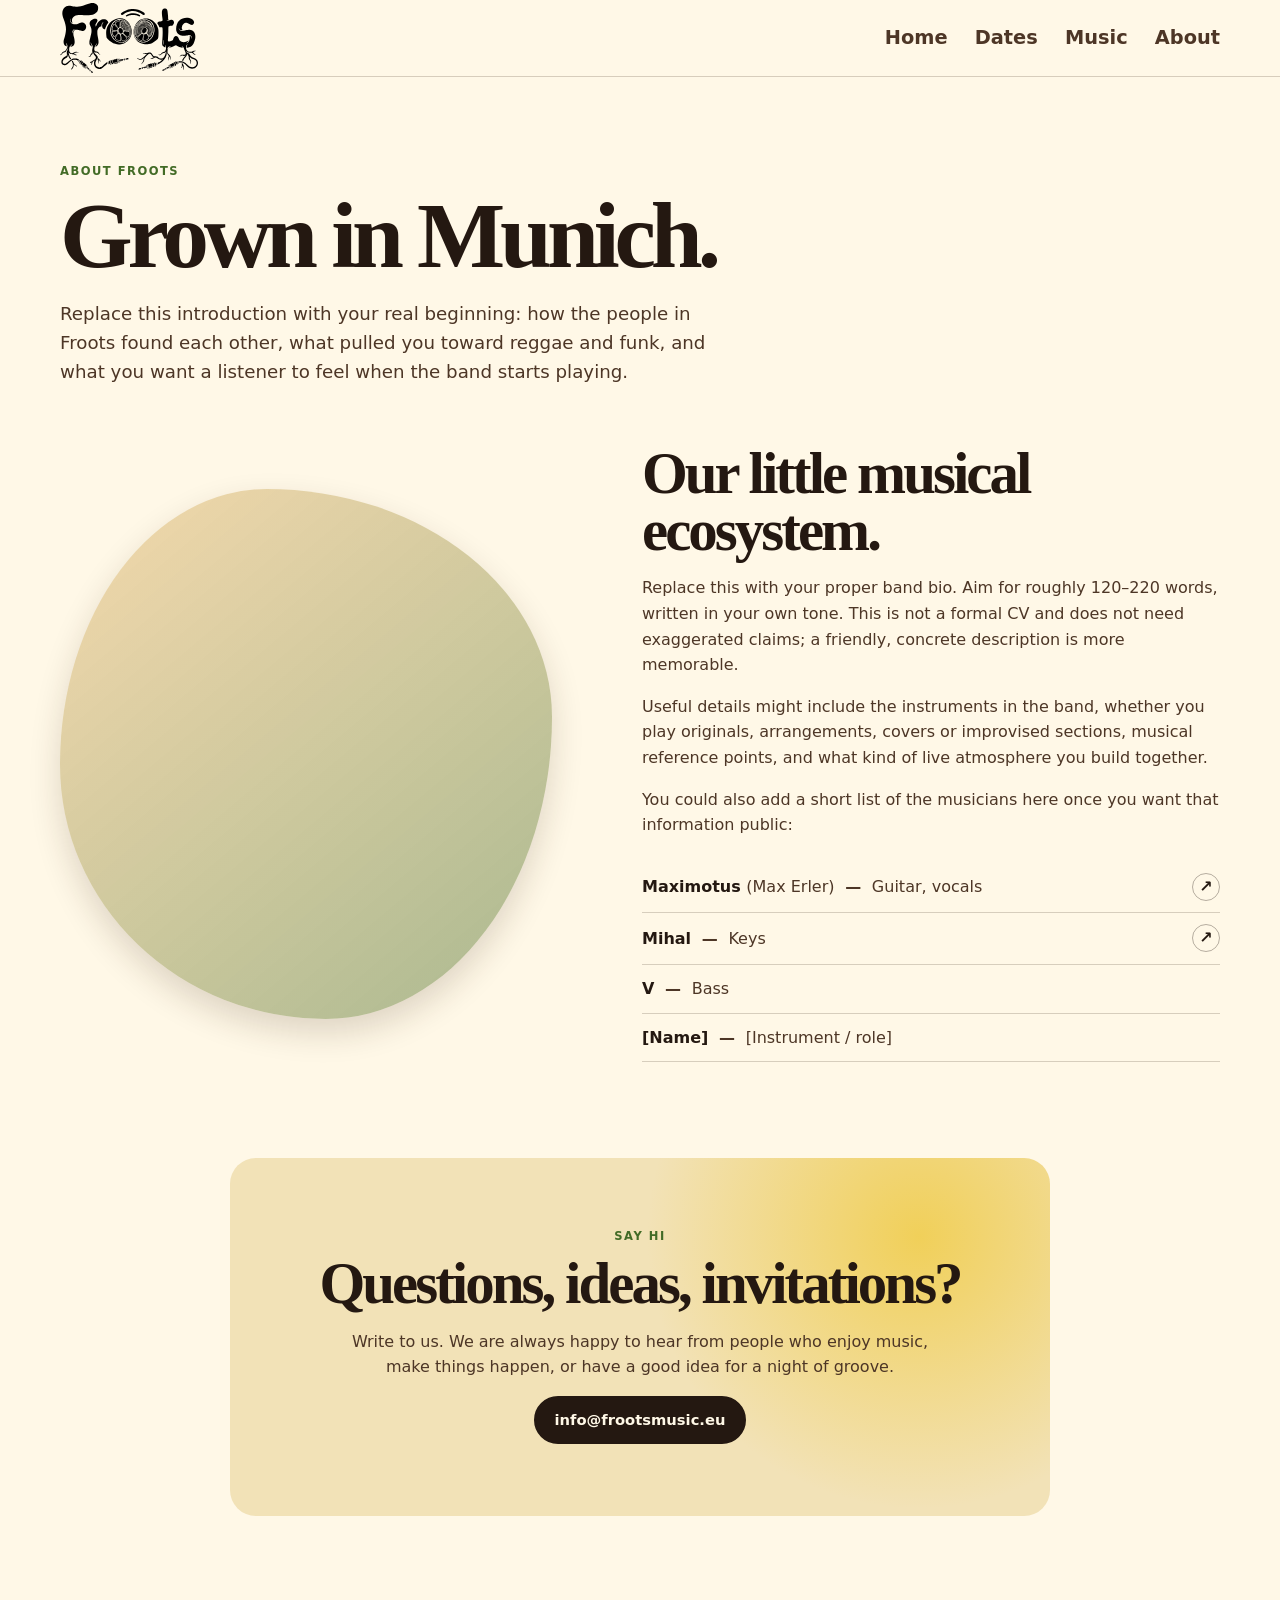
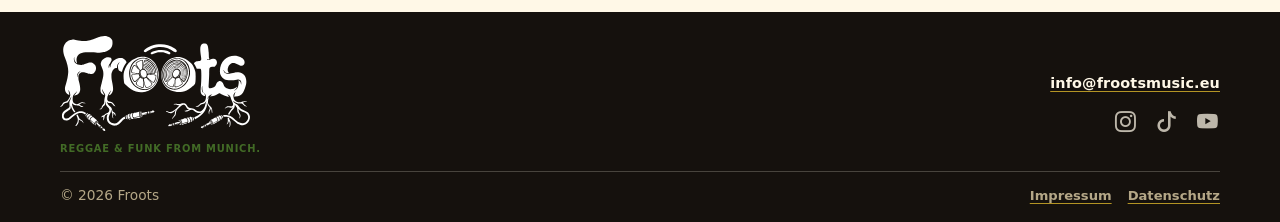
==== about/index.html @ 51979a33 "major refactoring" ====
<!doctype html>
<html lang="en">

<head>
  <meta charset="utf-8">
  <meta name="viewport" content="width=device-width, initial-scale=1">

  <title>About — Froots</title>

  <meta name="description" content="About Froots: a Munich-based reggae and funk band.">

  <link rel="canonical" href="https://frootsmusic.eu/about/">
  <link rel="stylesheet" href="/css/base.css">
  <link rel="stylesheet" href="/css/layout.css">
  <link rel="stylesheet" href="/css/components.css">

  <script src="/js/main.js" defer></script>
</head>

<body>
  <div data-site-header></div>

  <main class="content-page">
    <div class="container">
      <header class="content-page__heading">
        <p class="eyebrow">About Froots</p>

        <h1>Grown in Munich.</h1>

        <p>
          Replace this introduction with your real beginning: how the people in
          Froots found each other, what pulled you toward reggae and funk, and
          what you want a listener to feel when the band starts playing.
        </p>
      </header>

      <div class="about-layout">
        <div class="about-layout__image" role="img" aria-label="Froots at rehearsal or performing live"></div>

        <article class="about-layout__story">
          <h2>Our little musical ecosystem.</h2>

          <p>
            Replace this with your proper band bio. Aim for roughly 120–220
            words, written in your own tone. This is not a formal CV and does
            not need exaggerated claims; a friendly, concrete description is
            more memorable.
          </p>

          <p>
            Useful details might include the instruments in the band, whether
            you play originals, arrangements, covers or improvised sections,
            musical reference points, and what kind of live atmosphere you
            build together.
          </p>

          <p>
            You could also add a short list of the musicians here once you want
            that information public:
          </p>

          <ul class="member-list">
            <li>
              <a class="member-list__row" href="https://maxerler.de/" target="_blank" rel="noopener noreferrer"
                aria-label="Visit Maximotus (Max Erler)'s website">
                <span class="member-list__text">
                  <strong>Maximotus <span>(Max Erler)</span></strong>
                  <span class="member-list__separator">—</span>
                  Guitar, vocals
                </span>

                <span class="member-list__arrow" aria-hidden="true">↗</span>
              </a>
            </li>

            <li>
              <a class="member-list__row" href="https://mihalrecords.com/" target="_blank" rel="noopener noreferrer"
                aria-label="Visit Mihal's website">
                <span class="member-list__text">
                  <strong>Mihal</strong>
                  <span class="member-list__separator">—</span>
                  Keys
                </span>

                <span class="member-list__arrow" aria-hidden="true">↗</span>
              </a>
            </li>

            <li class="member-list__row member-list__row--static">
              <span class="member-list__text">
                <strong>V</strong>
                <span class="member-list__separator">—</span>
                Bass
              </span>
            </li>

            <li class="member-list__row member-list__row--static">
              <span class="member-list__text">
                <strong>[Name]</strong>
                <span class="member-list__separator">—</span>
                [Instrument / role]
              </span>
            </li>
          </ul>
        </article>
      </div>

      <section class="say-hi">
        <p class="eyebrow">Say hi</p>

        <h2>Questions, ideas, invitations?</h2>

        <p>
          Write to us. We are always happy to hear from people who enjoy
          music, make things happen, or have a good idea for a night of groove.
        </p>

        <a class="button" href="mailto:info@frootsmusic.eu">
          info@frootsmusic.eu
        </a>
      </section>
    </div>
  </main>

  <div data-site-footer></div>
</body>

</html>
---- css/base.css ----
:root {
  --ink: #241811;
  --ink-soft: #4d3626;
  --paper: #f2e2b7;
  --paper-light: #fff8e7;
  --paper-deep: #e7cd91;
  --amber: #d98a14;
  --orange: #b9630d;
  --citrus: #f0c72d;
  --leaf: #7faa2a;
  --leaf-dark: #426b26;
  --bark: #754323;
  --line: rgba(57, 37, 22, 0.2);
  --line-light: rgba(255, 248, 231, 0.22);
  --shadow: 0 14px 32px rgba(51, 28, 12, 0.16);

  --content-width: 1160px;
  --border-radius: 18px;
  --font-display: Georgia, "Times New Roman", serif;
  --font-body: Inter, ui-sans-serif, system-ui, -apple-system, BlinkMacSystemFont,
    "Segoe UI", sans-serif;
}

* {
  box-sizing: border-box;
}

html {
  scroll-behavior: smooth;
}

body {
  min-width: 320px;
  margin: 0;
  background: var(--paper-light);
  color: var(--ink);
  font-family: var(--font-body);
  font-size: 16px;
  line-height: 1.6;
}

img {
  display: block;
  max-width: 100%;
}

a {
  color: inherit;
}

button,
a {
  -webkit-tap-highlight-color: transparent;
}
---- css/layout.css ----
.container {
  width: min(calc(100% - 2.5rem), var(--content-width));
  margin-inline: auto;
}

.section {
  padding: 5.75rem 0;
}

.section--paper {
  background: var(--paper);
}

.section--dark {
  position: relative;
  overflow: hidden;
  background-color: var(--ink);
  color: var(--paper-light);
}

.section--dark::before {
  position: absolute;
  z-index: 0;
  inset: -2px;
  background:
    radial-gradient(circle at 85% 10%,
      rgba(127, 170, 42, 0.25),
      transparent 28rem),
    radial-gradient(circle at 8% 100%,
      rgba(217, 138, 20, 0.2),
      transparent 25rem);
  content: "";
  pointer-events: none;
}

.section--dark>* {
  position: relative;
  z-index: 1;
}

.section-heading {
  max-width: 720px;
  margin-bottom: 2.75rem;
}

.section-heading h1,
.section-heading h2,
.band-hero h1,
.dates-hero h1,
.music-hero h1,
.content-page h1 {
  margin: 0;
  font-family: var(--font-display);
  font-weight: 700;
  line-height: 0.96;
  letter-spacing: -0.055em;
}

.section-heading h2 {
  font-size: clamp(2.5rem, 5vw, 4.5rem);
}

.section-heading p {
  max-width: 650px;
  margin: 1rem 0 0;
  color: var(--ink-soft);
  font-size: 1.1rem;
}

/* Shared navigation */

.site-header {
  position: sticky;
  z-index: 30;
  top: 0;
  border-bottom: 1px solid var(--line);
  background: rgba(255, 248, 231, 0.95);
  backdrop-filter: blur(12px);
}

.site-header__inner {
  display: flex;
  min-height: 76px;
  align-items: center;
  justify-content: space-between;
  gap: 1rem;
}

.brand {
  display: flex;
  width: 230px;
  flex-direction: column;
  justify-content: center;
  color: var(--ink);
  line-height: 1.05;
  text-decoration: none;
}

.brand__logo {
  display: block;
  width: 60%;
  height: auto;
}

.brand__tagline {
  margin-top: 0.15rem;
  color: var(--leaf-dark);
  font-size: 0.62rem;
  font-weight: 900;
  letter-spacing: 0.08em;
  text-transform: uppercase;
}

.primary-nav ul {
  display: flex;
  align-items: center;
  gap: 1.7rem;
  margin: 0;
  padding: 0;
  list-style: none;
}

.primary-nav a {
  position: relative;
  color: var(--ink-soft);
  font-size: 1.21rem;
  font-weight: 900;
  text-decoration: none;
}

.primary-nav a::after {
  position: absolute;
  right: 0;
  bottom: -0.45rem;
  left: 0;
  height: 2px;
  background: var(--leaf-dark);
  content: "";
  opacity: 0;
  transform: scaleX(0.3);
  transition: opacity 160ms ease, transform 160ms ease;
}

.primary-nav a:hover::after,
.primary-nav a:focus-visible::after,
.primary-nav a[aria-current="page"]::after {
  opacity: 1;
  transform: scaleX(1);
}

.nav-toggle {
  display: none;
  width: 44px;
  height: 44px;
  border: 0;
  background: transparent;
  cursor: pointer;
}

.nav-toggle span {
  display: block;
  width: 25px;
  height: 2px;
  margin: 5px auto;
  background: var(--ink);
}

/* Shared footer */

.site-footer {
  padding: 1.5rem 0 1rem;
  background: #15110d;
  color: var(--paper);
}

.site-footer__inner {
  display: grid;
  grid-template-columns: minmax(0, 1fr) auto;
  column-gap: 2rem;
  row-gap: 0;
  align-items: center;
}

.footer__bottom {
  display: flex;
  grid-column: 1 / -1;
  align-items: center;
  justify-content: space-between;
  gap: 1rem;
  margin-top: 0.25rem;
  padding-top: 0.75rem;
  border-top: 1px solid var(--line-light);
}

/* Homepage */

.band-hero {
  overflow: hidden;
  background:
    radial-gradient(circle at 77% 34%,
      rgba(127, 170, 42, 0.46),
      transparent 25rem),
    radial-gradient(circle at 10% 67%,
      rgba(217, 138, 20, 0.38),
      transparent 25rem),
    var(--paper);
}

.band-hero__inner {
  display: grid;
  min-height: min(790px, calc(100vh - 76px));
  grid-template-columns: minmax(0, 1fr) minmax(350px, 0.9fr);
  gap: 3.5rem;
  align-items: center;
  padding-top: 4rem;
  padding-bottom: 4rem;
}

.band-hero__copy {
  max-width: 670px;
}

.band-hero h1 {
  max-width: 700px;
  font-size: clamp(3.9rem, 8.5vw, 7.5rem);
}

.band-hero__intro {
  max-width: 570px;
  margin: 1.5rem 0 0;
  color: var(--ink-soft);
  font-size: clamp(1.06rem, 1.7vw, 1.25rem);
}

.band-hero__actions {
  display: flex;
  flex-wrap: wrap;
  gap: 0.8rem;
  margin-top: 2rem;
}

.band-hero__art {
  width: 100%;
  padding: 0;
  border: 0;
  border-radius: 0;
  background: transparent;
  box-shadow: none;
  transform: none;
}

.band-hero__art::after {
  display: none;
}

.band-hero__art img {
  display: block;
  width: 100%;
  height: auto;
  min-height: 0;
}

/* Homepage band story */

.band-story {
  display: grid;
  grid-template-columns: minmax(0, 1.05fr) minmax(0, 0.95fr);
  gap: clamp(2.5rem, 7vw, 6rem);
  align-items: center;
}

.band-story__image {
  min-height: 430px;
  border-radius: 58% 42% 51% 49% / 41% 55% 45% 59%;
  background:
    linear-gradient(130deg, rgba(66, 107, 38, 0.36), rgba(185, 99, 13, 0.42)),
    url("/images/band/froots-band-live-hero-2400x1350.jpg") center / cover;
  box-shadow: var(--shadow);
}

.band-story__copy {
  max-width: 590px;
}

.band-story__copy h2 {
  margin: 0;
  font-family: var(--font-display);
  font-size: clamp(2.7rem, 5vw, 4.7rem);
  line-height: 0.96;
  letter-spacing: -0.055em;
}

.band-story__copy p:not(.eyebrow) {
  color: var(--ink-soft);
}

/* Homepage watch/listen */

.watch-listen {
  display: grid;
  grid-template-columns: minmax(0, 1fr) minmax(260px, 0.75fr);
  gap: 4rem;
  align-items: center;
}

.watch-listen__copy {
  max-width: 630px;
}

.watch-listen h1,
.watch-listen h2 {
  margin: 0;
  font-family: var(--font-display);
  font-size: clamp(3.2rem, 6vw, 5.8rem);
  line-height: 0.96;
  letter-spacing: -0.055em;
}

.watch-listen__copy>p:not(.eyebrow) {
  max-width: 570px;
  color: rgba(255, 248, 231, 0.82);
}

.watch-listen__links {
  display: flex;
  flex-wrap: wrap;
  gap: 0.75rem;
  margin-top: 1.5rem;
}

.watch-listen__wordmark {
  overflow: hidden;
  border-radius: 50% 50% 42% 58% / 54% 44% 56% 46%;
  background: #050505;
  box-shadow: 0 18px 38px rgba(0, 0, 0, 0.3);
}

.watch-listen__wordmark img {
  width: 100%;
  min-height: 225px;
  object-fit: cover;
}

/* Dates */

.dates-hero,
.music-hero {
  padding: 5.5rem 0 4.25rem;
  background:
    linear-gradient(115deg, rgba(36, 24, 17, 0.94), rgba(36, 24, 17, 0.7)),
    url("/images/band/froots-band-live-hero-2400x1350.jpg") center / cover;
  color: var(--paper-light);
}

.dates-hero h1,
.music-hero h1 {
  max-width: 800px;
  font-size: clamp(3.6rem, 7.5vw, 6.7rem);
}

.dates-hero p:not(.eyebrow),
.music-hero p:not(.eyebrow) {
  max-width: 650px;
  margin: 1.15rem 0 0;
  color: rgba(255, 248, 231, 0.85);
  font-size: 1.13rem;
}

.dates-layout {
  display: grid;
  gap: 1.1rem;
}

.archive-intro {
  margin: 5rem 0 1.5rem;
  padding-top: 3.25rem;
  border-top: 1px solid var(--line);
}

.archive-intro h2 {
  margin: 0;
  font-family: var(--font-display);
  font-size: clamp(2.35rem, 5vw, 4rem);
  line-height: 1;
  letter-spacing: -0.05em;
}

.archive-intro p:not(.eyebrow) {
  max-width: 680px;
  margin: 0.85rem 0 0;
  color: var(--ink-soft);
}

/* About / content pages */

.content-page {
  padding: 5.5rem 0 6rem;
}

.content-page__heading {
  max-width: 810px;
  margin-bottom: 3.75rem;
}

.content-page h1 {
  font-size: clamp(3.4rem, 7.3vw, 6.3rem);
}

.content-page__heading p:not(.eyebrow) {
  max-width: 680px;
  margin: 1.15rem 0 0;
  color: var(--ink-soft);
  font-size: 1.14rem;
}

.about-layout {
  display: grid;
  grid-template-columns: minmax(0, 0.92fr) minmax(0, 1.08fr);
  gap: clamp(2.5rem, 7vw, 6rem);
  align-items: center;
}

.about-layout__image {
  min-height: 530px;
  border-radius: 42% 58% 46% 54% / 52% 43% 57% 48%;
  background:
    linear-gradient(140deg, rgba(217, 138, 20, 0.28), rgba(66, 107, 38, 0.45)),
    url("/images/band/froots-band-rehearsal-1600x1067.jpg") center / cover;
  box-shadow: var(--shadow);
}

.about-layout__story {
  max-width: 630px;
}

.about-layout__story p {
  color: var(--ink-soft);
}

/* Legal pages */

.legal-content {
  max-width: 790px;
}

.legal-content h2 {
  margin: 2.6rem 0 0.9rem;
  font-family: var(--font-display);
  font-size: clamp(1.8rem, 3vw, 2.35rem);
  line-height: 1;
  letter-spacing: -0.035em;
}

.legal-content p,
.legal-content address {
  color: var(--ink-soft);
  font-style: normal;
}

.legal-content a {
  color: var(--leaf-dark);
  font-weight: 800;
  text-decoration-color: var(--orange);
  text-underline-offset: 0.2em;
}

/* Responsive layout */

@media (max-width: 850px) {
  .nav-toggle {
    display: block;
  }

  .primary-nav {
    position: absolute;
    top: 76px;
    right: 0;
    left: 0;
    display: none;
    padding: 1rem 1.25rem 1.5rem;
    border-bottom: 1px solid var(--line);
    background: var(--paper-light);
  }

  .primary-nav--open {
    display: block;
  }

  .primary-nav ul {
    flex-direction: column;
    align-items: stretch;
    gap: 0.3rem;
  }

  .primary-nav li,
  .primary-nav a {
    display: block;
  }

  .primary-nav a {
    padding: 0.75rem 0;
  }

  .band-hero__inner,
  .band-story,
  .watch-listen,
  .about-layout {
    grid-template-columns: 1fr;
  }

  .band-hero__inner {
    min-height: auto;
    padding-top: 4.25rem;
  }

  .band-story__image {
    min-height: 370px;
  }

  .watch-listen__wordmark {
    max-width: 580px;
  }

  .site-footer__inner {
    grid-template-columns: 1fr;
  }

  .footer__bottom {
    align-items: flex-start;
    flex-direction: column;
  }

  .band-hero__art {
    width: 100%;
    max-width: 620px;
  }}

@media (max-width: 620px) {
  .container {
    width: min(calc(100% - 1.5rem), var(--content-width));
  }

  .section {
    padding: 4rem 0;
  }

  .band-hero__inner {
    gap: 2.5rem;
    padding-top: 3.5rem;
    padding-bottom: 3.5rem;
  }

  .band-story__image,
  .about-layout__image {
    min-height: 340px;
  }}
---- css/components.css ----
@import url("https://cdn.jsdelivr.net/npm/bootstrap-icons@1.13.1/font/bootstrap-icons.min.css");

.eyebrow {
  margin: 0 0 0.75rem;
  color: var(--leaf-dark);
  font-size: 0.72rem;
  font-weight: 900;
  letter-spacing: 0.13em;
  line-height: 1.2;
  text-transform: uppercase;
}

.eyebrow--citrus {
  color: var(--citrus);
}

.button {
  display: inline-flex;
  min-height: 48px;
  align-items: center;
  justify-content: center;
  padding: 0.75rem 1.15rem;
  border: 2px solid var(--ink);
  border-radius: 999px;
  background: var(--ink);
  color: var(--paper-light);
  font-family: var(--font-body);
  font-size: 0.92rem;
  font-weight: 900;
  line-height: 1;
  text-align: center;
  text-decoration: none;
  transition:
    background 160ms ease,
    border-color 160ms ease,
    color 160ms ease,
    transform 160ms ease;
}

.button:hover,
.button:focus-visible {
  border-color: var(--leaf-dark);
  background: var(--leaf-dark);
  transform: translateY(-2px);
}

.button--outline {
  border-color: var(--ink);
  background: transparent;
  color: var(--ink);
}

.button--outline:hover,
.button--outline:focus-visible {
  border-color: var(--ink);
  background: var(--ink);
  color: var(--paper-light);
}

.button--light-outline {
  border-color: var(--paper-light);
  background: transparent;
  color: var(--paper-light);
}

.button--light-outline:hover,
.button--light-outline:focus-visible {
  border-color: var(--citrus);
  background: var(--citrus);
  color: var(--ink);
}

.button--small {
  min-height: 40px;
  padding: 0.6rem 0.9rem;
  font-size: 0.86rem;
}

.button--disabled {
  border-color: rgba(77, 54, 38, 0.25);
  background: rgba(77, 54, 38, 0.11);
  color: var(--ink-soft);
  cursor: default;
}

.text-link {
  display: inline-flex;
  gap: 0.4rem;
  align-items: center;
  margin-top: 1rem;
  color: var(--leaf-dark);
  font-weight: 900;
  text-decoration-color: var(--orange);
  text-decoration-thickness: 2px;
  text-underline-offset: 0.25em;
}

.text-link:hover,
.text-link:focus-visible {
  color: var(--orange);
}

.footer__logo-link {
  display: inline-block;
  text-decoration: none;
}

.footer__logo {
  display: block;
  width: 190px;
  height: auto;
}

.footer__line {
  margin: 0.75rem 0 0;
  color: var(--leaf);
  font-size: 0.72rem;
  font-weight: 900;
  letter-spacing: 0.08em;
  text-transform: uppercase;
}

.footer__links {
  display: flex;
  flex-direction: column;
  align-items: flex-end;
  gap: 0.7rem;
}

.footer__email {
  color: var(--paper-light);
  font-size: 0.9rem;
  font-weight: 800;
  letter-spacing: 0.01em;
  text-decoration-color: rgba(240, 199, 45, 0.72);
  text-underline-offset: 0.22em;
}

.footer__social-links {
  display: flex;
  align-items: center;
  justify-content: flex-end;
  gap: 1rem;
}

.social-icon-link {
  display: grid;
  width: 25px;
  height: 25px;
  place-items: center;
  color: rgba(255, 248, 231, 0.72);
  font-size: 1.3rem;
  text-decoration: none;
  transition:
    color 180ms ease,
    transform 180ms ease;
}

.social-icon-link:hover,
.social-icon-link:focus-visible {
  color: var(--citrus);
  transform: translateY(-2px) scale(1.12);
}

.footer__copyright {
  margin: 0;
  color: rgba(242, 226, 183, 0.72);
  font-size: 0.86rem;
}

.footer__legal-links {
  display: flex;
  flex-wrap: wrap;
  justify-content: flex-end;
  gap: 1rem;
}

.footer__legal-links a {
  color: rgba(242, 226, 183, 0.72);
  font-size: 0.82rem;
  font-weight: 700;
  text-decoration-color: rgba(240, 199, 45, 0.72);
  text-underline-offset: 0.22em;
}

.footer__legal-links a:hover,
.footer__legal-links a:focus-visible {
  color: var(--paper-light);
}

/* Homepage next event */

.home-next-event {
  display: grid;
  grid-template-columns: minmax(210px, 0.6fr) minmax(0, 1fr);
  overflow: hidden;
  border: 2px solid var(--leaf-dark);
  border-radius: 24px;
  background: #fff5d7;
  box-shadow: var(--shadow);
}

.home-next-event__poster {
  display: block;
  min-height: 360px;
  background: var(--leaf-dark);
}

.home-next-event__poster img {
  width: 100%;
  height: 100%;
  object-fit: cover;
}

.home-next-event__poster--placeholder {
  display: grid;
  place-items: center;
  background:
    radial-gradient(circle at 70% 32%, var(--citrus), transparent 32%),
    linear-gradient(130deg, var(--amber), var(--leaf-dark));
  color: var(--paper-light);
  font-family: var(--font-display);
  font-size: clamp(2rem, 5vw, 4rem);
  font-weight: 700;
  letter-spacing: -0.07em;
}

.home-next-event__content {
  align-self: center;
  padding: clamp(2rem, 5vw, 4.5rem);
}

.home-next-event__date {
  margin: 0;
  color: var(--leaf-dark);
  font-size: 0.82rem;
  font-weight: 900;
  letter-spacing: 0.08em;
  text-transform: uppercase;
}

.home-next-event h2 {
  margin: 0.45rem 0 0;
  font-family: var(--font-display);
  font-size: clamp(2.35rem, 5vw, 4.4rem);
  line-height: 0.96;
  letter-spacing: -0.05em;
}

.home-next-event__venue {
  margin: 1.1rem 0 0;
  color: var(--ink-soft);
  font-size: 1.08rem;
}

.home-next-event__time,
.home-next-event__description {
  max-width: 600px;
  margin: 0.7rem 0 0;
  color: var(--ink-soft);
}

.home-next-event__time {
  color: var(--leaf-dark);
  font-size: 0.91rem;
  font-weight: 900;
}

.home-next-event__actions {
  display: flex;
  flex-wrap: wrap;
  gap: 0.75rem;
  margin-top: 1.5rem;
}

.home-next-event--empty {
  display: block;
  padding: clamp(2rem, 5vw, 4rem);
  border: 2px dashed rgba(66, 107, 38, 0.45);
  border-radius: 24px;
  background:
    radial-gradient(circle at 90% 18%, rgba(240, 199, 45, 0.55), transparent 15rem),
    #fff5d7;
}

.home-next-event--empty .home-next-event__content {
  max-width: 650px;
  padding: 0;
}

.home-next-event--empty h2 {
  max-width: 620px;
}

.event-card {
  display: grid;
  grid-template-columns: 86px 130px minmax(0, 1fr) auto;
  gap: 1.5rem;
  align-items: center;
  padding: 1rem;
  border: 1px solid var(--line);
  border-radius: var(--border-radius);
  background: var(--paper-light);
  box-shadow: 0 7px 17px rgba(71, 41, 17, 0.06);
}

.event-card--featured {
  border: 2px solid var(--leaf-dark);
  background: #fff5d7;
}

.event-card--past {
  opacity: 0.78;
}

.event-card__date-block {
  display: flex;
  min-height: 100px;
  flex-direction: column;
  align-items: center;
  justify-content: center;
  border-radius: 12px;
  background: var(--ink);
  color: var(--paper-light);
  text-align: center;
}

.event-card__day {
  font-family: var(--font-display);
  font-size: 2.4rem;
  font-weight: 700;
  line-height: 0.9;
}

.event-card__month {
  margin-top: 0.25rem;
  color: var(--citrus);
  font-size: 0.75rem;
  font-weight: 900;
  letter-spacing: 0.1em;
  text-transform: uppercase;
}

.event-card__poster {
  display: block;
  overflow: hidden;
  height: 144px;
  border-radius: 9px;
  background: var(--leaf-dark);
}

.event-card__poster img {
  width: 100%;
  height: 100%;
  object-fit: cover;
}

.event-card__poster--placeholder {
  display: grid;
  place-items: center;
  background:
    radial-gradient(circle at 70% 32%, var(--citrus), transparent 32%),
    linear-gradient(130deg, var(--amber), var(--leaf-dark));
  color: var(--paper-light);
  font-family: var(--font-display);
  font-size: 1.7rem;
  font-weight: 700;
  letter-spacing: -0.06em;
}

.event-card__heading {
  display: flex;
  gap: 1rem;
  align-items: flex-start;
  justify-content: space-between;
}

.event-card__full-date {
  margin: 0 0 0.3rem;
  color: var(--leaf-dark);
  font-size: 0.75rem;
  font-weight: 900;
  letter-spacing: 0.07em;
  text-transform: uppercase;
}

.event-card h2 {
  margin: 0;
  font-family: var(--font-display);
  font-size: clamp(1.6rem, 3vw, 2.3rem);
  line-height: 1.05;
  letter-spacing: -0.035em;
}

.event-card__venue {
  display: flex;
  flex-wrap: wrap;
  gap: 0.4rem;
  margin: 0.55rem 0 0;
}

.event-card__venue span {
  color: var(--ink-soft);
}

.event-card__time,
.event-card__price,
.event-card__note,
.event-card__description {
  margin: 0.45rem 0 0;
  color: var(--ink-soft);
  font-size: 0.93rem;
}

.event-card__price {
  color: var(--leaf-dark);
  font-weight: 900;
}

.event-card__note {
  font-size: 0.82rem;
}

.event-card__action {
  min-width: 120px;
  text-align: right;
}

.event-card__archive-label {
  color: var(--ink-soft);
  font-size: 0.82rem;
  font-weight: 700;
}

.event-status {
  flex: 0 0 auto;
  padding: 0.25rem 0.55rem;
  border-radius: 999px;
  font-size: 0.7rem;
  font-weight: 900;
  letter-spacing: 0.07em;
  text-transform: uppercase;
}

.event-status--sold-out {
  background: var(--orange);
  color: white;
}

.event-status--cancelled {
  background: #8f1c1c;
  color: white;
}

.event-status--private {
  background: var(--ink-soft);
  color: white;
}

.empty-events-message {
  padding: 2.5rem;
  border: 1px dashed var(--line);
  border-radius: var(--border-radius);
  background: rgba(242, 226, 183, 0.45);
  color: var(--ink-soft);
}

.empty-events-message p {
  margin: 0;
}

.empty-events-message p+p {
  margin-top: 0.5rem;
}

/* Music page */

.featured-video {
  display: grid;
  grid-template-columns: minmax(0, 1.15fr) minmax(290px, 0.85fr);
  overflow: hidden;
  border: 1px solid var(--line);
  border-radius: 22px;
  background: var(--paper-light);
  box-shadow: var(--shadow);
}

.featured-video__visual {
  min-height: 390px;
  background: var(--ink);
}

.featured-video__placeholder {
  display: grid;
  width: 100%;
  height: 100%;
  min-height: 390px;
  place-content: center;
  gap: 1rem;
  padding: 2rem;
  background:
    radial-gradient(circle at 72% 31%, rgba(240, 199, 45, 0.78), transparent 17rem),
    radial-gradient(circle at 24% 75%, rgba(127, 170, 42, 0.63), transparent 19rem),
    var(--ink);
  color: var(--paper-light);
  text-align: center;
}

.featured-video__placeholder p {
  max-width: 280px;
  margin: 0;
  font-family: var(--font-display);
  font-size: 1.75rem;
  line-height: 1;
  letter-spacing: -0.04em;
}

.featured-video__thumbnail-link {
  position: relative;
  display: block;
  min-height: 390px;
}

.featured-video__thumbnail-link img {
  width: 100%;
  height: 100%;
  min-height: 390px;
  object-fit: cover;
}

.featured-video__play-icon {
  display: grid;
  width: 74px;
  height: 74px;
  margin-inline: auto;
  place-items: center;
  border: 2px solid var(--paper-light);
  border-radius: 50%;
  background: rgba(36, 24, 17, 0.65);
  color: var(--citrus);
  font-size: 1.5rem;
  line-height: 1;
  padding-left: 0.16rem;
}

.featured-video__thumbnail-link .featured-video__play-icon {
  position: absolute;
  top: 50%;
  left: 50%;
  margin: 0;
  transform: translate(-50%, -50%);
}

.featured-video__copy {
  align-self: center;
  padding: clamp(2rem, 5vw, 4.25rem);
}

.featured-video__copy h2 {
  margin: 0;
  font-family: var(--font-display);
  font-size: clamp(2.25rem, 4vw, 3.7rem);
  line-height: 0.98;
  letter-spacing: -0.05em;
}

.featured-video__copy p:not(.eyebrow) {
  color: var(--ink-soft);
}

.channel-links {
  display: grid;
  grid-template-columns: repeat(3, minmax(0, 1fr));
  gap: 1.15rem;
}

.channel-link {
  display: flex;
  min-height: 118px;
  align-items: center;
  gap: 1rem;
  padding: 1.15rem 1.25rem;
  border: 1px solid rgba(36, 24, 17, 0.28);
  border-left: 8px solid var(--leaf-dark);
  border-radius: 18px;
  background: rgba(255, 248, 231, 0.72);
  color: var(--ink);
  text-decoration: none;
  box-shadow: 0 7px 14px rgba(74, 43, 17, 0.08);
  transition:
    transform 180ms ease,
    background 180ms ease,
    border-color 180ms ease,
    box-shadow 180ms ease;
}

.channel-link__icon {
  width: 34px;
  flex: 0 0 34px;
  color: var(--leaf-dark);
  font-size: 2rem;
  line-height: 1;
  text-align: center;
  transition: color 180ms ease, transform 180ms ease;
}

.channel-link__name {
  min-width: 0;
  flex: 1;
  font-family: var(--font-display);
  font-size: clamp(1.55rem, 2.4vw, 2.1rem);
  font-weight: 700;
  line-height: 1;
  letter-spacing: -0.05em;
}

.channel-link__arrow {
  display: grid;
  width: 38px;
  height: 38px;
  flex: 0 0 38px;
  place-items: center;
  border: 1px solid rgba(36, 24, 17, 0.33);
  border-radius: 50%;
  color: var(--ink);
  font-family: var(--font-body);
  font-size: 1.15rem;
  font-weight: 900;
  line-height: 1;
  transition:
    background 180ms ease,
    border-color 180ms ease,
    color 180ms ease,
    transform 180ms ease;
}

.channel-link:hover,
.channel-link:focus-visible {
  border-color: rgba(36, 24, 17, 0.6);
  border-left-color: var(--orange);
  background: var(--paper-light);
  box-shadow: 0 13px 24px rgba(74, 43, 17, 0.15);
  transform: translateY(-4px);
}

.channel-link:hover .channel-link__icon,
.channel-link:focus-visible .channel-link__icon {
  color: var(--orange);
  transform: rotate(-7deg) scale(1.1);
}

.channel-link:hover .channel-link__arrow,
.channel-link:focus-visible .channel-link__arrow {
  border-color: var(--ink);
  background: var(--ink);
  color: var(--citrus);
  transform: rotate(45deg) scale(1.08);
}

.about-layout__story h2,
.say-hi h2 {
  margin: 0;
  font-family: var(--font-display);
  font-size: clamp(2.4rem, 4.6vw, 4.25rem);
  line-height: 0.96;
  letter-spacing: -0.05em;
}

.member-list {
  margin: 1.5rem 0 0;
  padding: 0;
  list-style: none;
}

.member-list li {
  border-bottom: 1px solid var(--line);
}

.member-list li::before {
  display: none;
}

.member-list__row {
  display: grid;
  grid-template-columns: minmax(0, 1fr) 28px;
  gap: 1rem;
  align-items: center;
  min-height: 46px;
  padding: 0.7rem 0;
  color: var(--ink-soft);
  text-decoration: none;
  transition: color 180ms ease;
}

.member-list__row:not(.member-list__row--static) {
  cursor: pointer;
}

.member-list__text {
  min-width: 0;
}

.member-list__text strong {
  color: var(--ink);
  font-weight: 800;
  transition: color 180ms ease;
}

.member-list__text strong span {
  color: var(--ink-soft);
  font-weight: 500;
}

.member-list__separator {
  margin: 0 0.35rem;
  font-weight: 800;
}

.member-list__arrow {
  display: grid;
  width: 28px;
  height: 28px;
  place-items: center;
  border: 1px solid rgba(36, 24, 17, 0.33);
  border-radius: 50%;
  color: var(--ink);
  font-family: var(--font-body);
  font-size: 1rem;
  font-weight: 900;
  line-height: 1;
  transition:
    background 180ms ease,
    border-color 180ms ease,
    color 180ms ease,
    transform 180ms ease;
}

.member-list__row:hover .member-list__arrow,
.member-list__row:focus-visible .member-list__arrow {
  border-color: var(--ink);
  background: var(--ink);
  color: var(--citrus);
  transform: rotate(45deg) scale(1.08);
}

.member-list__row:hover strong,
.member-list__row:focus-visible strong {
  color: var(--leaf-dark);
}

.member-list__row:focus-visible {
  outline: 2px solid var(--orange);
  outline-offset: 4px;
}

.say-hi {
  max-width: 820px;
  margin: 6rem auto 0;
  padding: clamp(2rem, 6vw, 4.5rem);
  border-radius: 26px;
  background:
    radial-gradient(circle at 84% 22%, rgba(240, 199, 45, 0.68), transparent 17rem),
    var(--paper);
  text-align: center;
}

.say-hi p:not(.eyebrow) {
  max-width: 590px;
  margin-right: auto;
  margin-left: auto;
  color: var(--ink-soft);
}

/* Responsive layout */

@media (max-width: 850px) {

  .featured-video {
    grid-template-columns: 1fr;
  }

  .channel-links {
    grid-template-columns: 1fr;
  }

  .event-card {
    grid-template-columns: 72px 100px minmax(0, 1fr);
    gap: 1rem;
  }

  .event-card__action {
    grid-column: 2 / -1;
    text-align: left;
  }

  .footer__links {
    align-items: flex-start;
  }

  .footer__social-links {
    justify-content: flex-start;
  }

  .footer__legal-links {
    justify-content: flex-start;
  }
}

@media (max-width: 620px) {

  .home-next-event {
    grid-template-columns: 1fr;
  }

  .home-next-event__poster {
    min-height: 250px;
    max-height: 360px;
  }

  .home-next-event__content {
    padding: 2rem 1.5rem 2.25rem;
  }

  .event-card {
    grid-template-columns: 64px minmax(0, 1fr);
    padding: 0.85rem;
  }

  .event-card__poster {
    grid-column: 2;
    height: 180px;
    order: 3;
  }

  .event-card__content {
    grid-column: 2;
    order: 2;
  }

  .event-card__action {
    grid-column: 2;
    order: 4;
  }

  .event-card__date-block {
    grid-row: 1 / span 2;
    min-height: 82px;
  }

  .event-card__day {
    font-size: 2rem;
  }

  .event-card__heading {
    display: block;
  }

  .event-status {
    display: inline-block;
    margin-top: 0.55rem;
  }

  .featured-video__visual,
  .featured-video__placeholder,
  .featured-video__thumbnail-link,
  .featured-video__thumbnail-link img {
    min-height: 265px;
  }

  .featured-video__copy {
    padding: 2rem 1.5rem 2.3rem;
  }

  .channel-link {
    min-height: 96px;
  }

  .say-hi {
    margin-top: 4rem;
    padding: 2.5rem 1.35rem;
  }

  .member-list li {
    grid-template-columns: minmax(0, 1fr) auto;
    gap: 0.2rem 1rem;
  }

  .member-list__role {
    grid-column: 1;
    font-size: 0.9rem;
  }

  .member-list__link {
    grid-column: 2;
    grid-row: 1 / span 2;
  }
}
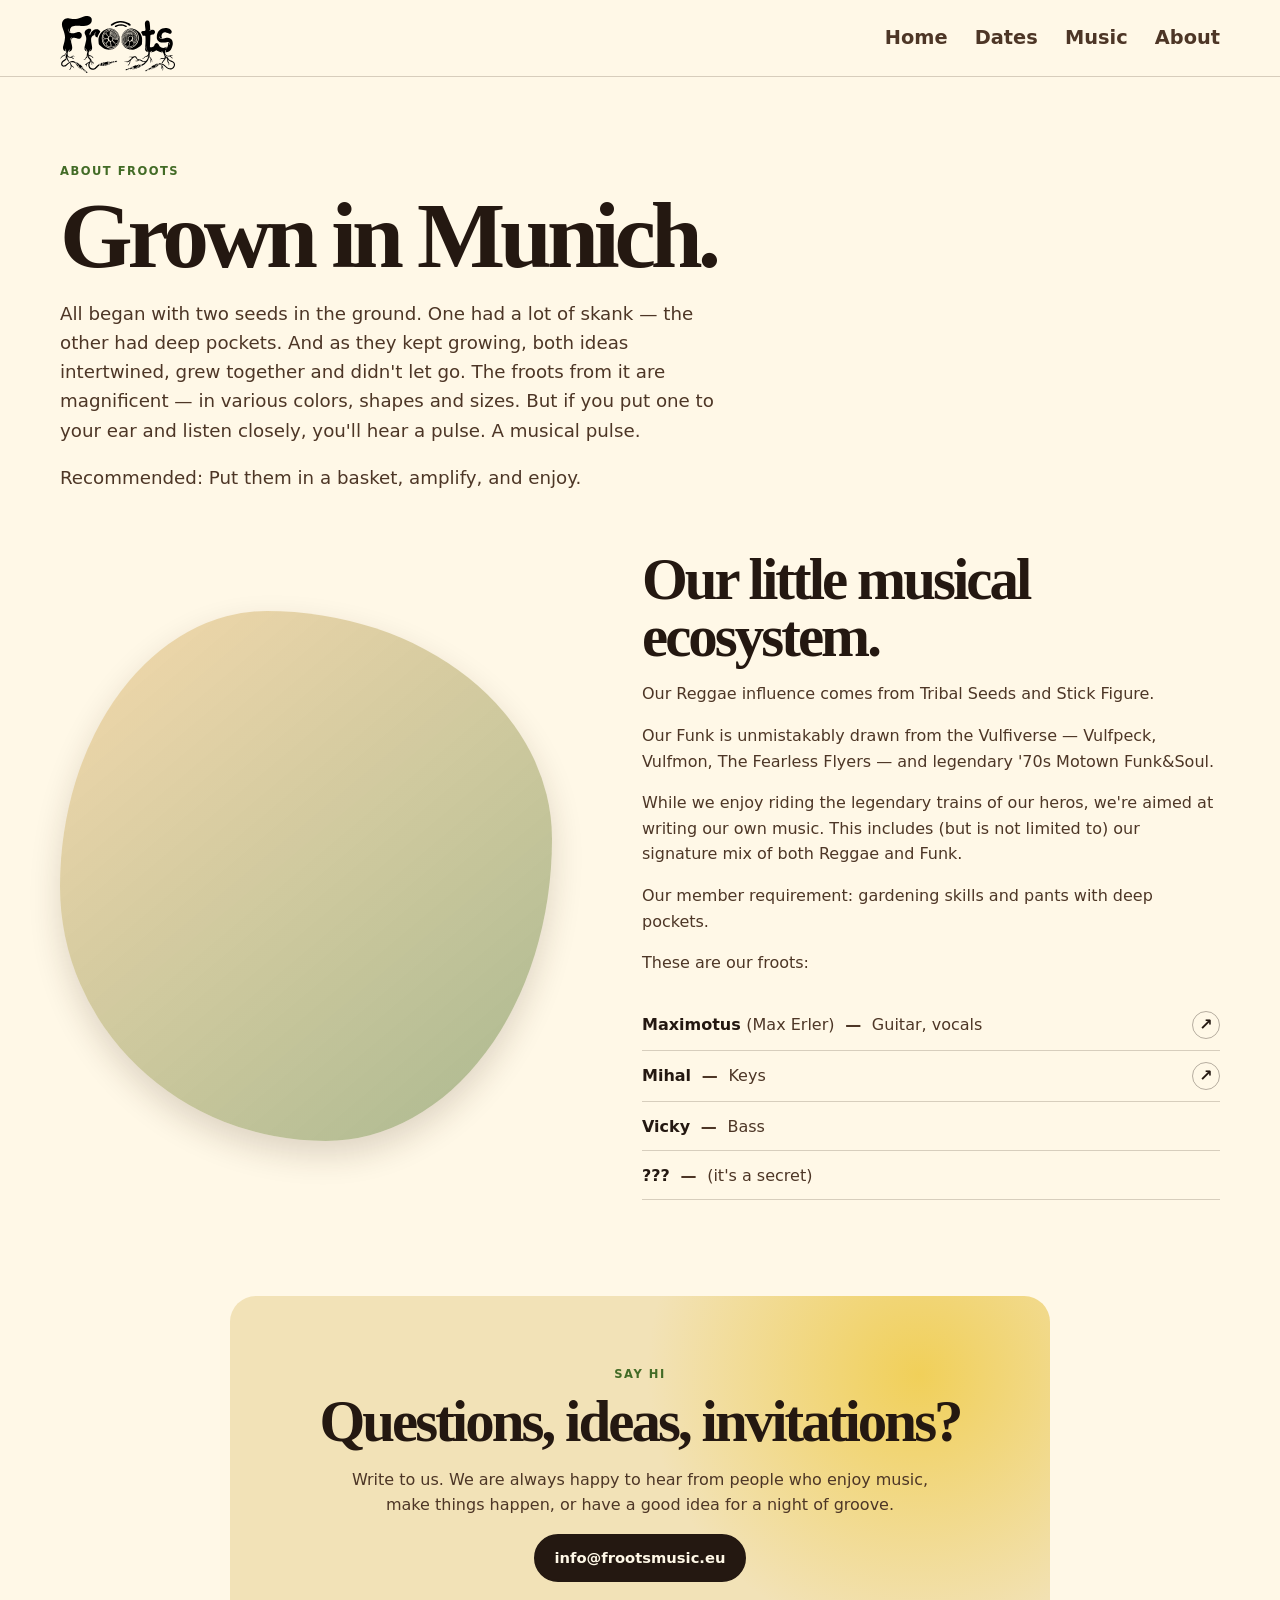
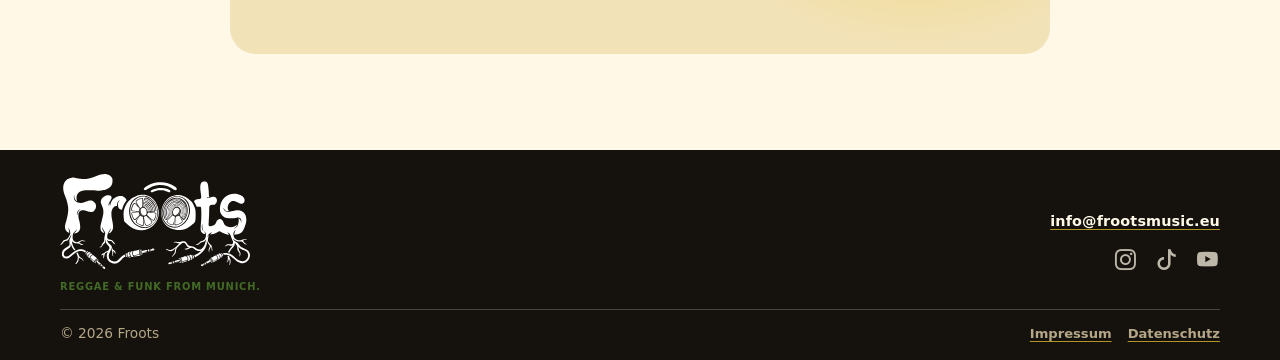
==== commit 8ce63067: "Add content management structure and enhance event details in JSON format - Introduced new JSON file" ====
--- a/about/index.html
+++ b/about/index.html
@@ -28,9 +28,15 @@
         <h1>Grown in Munich.</h1>
 
         <p>
-          Replace this introduction with your real beginning: how the people in
-          Froots found each other, what pulled you toward reggae and funk, and
-          what you want a listener to feel when the band starts playing.
+          All began with two seeds in the ground.
+          One had a lot of skank — the other had deep pockets.
+          And as they kept growing, both ideas intertwined, grew together and didn't let go.
+          The froots from it are magnificent — in various colors, shapes and sizes.
+          But if you put one to your ear and listen closely, you'll hear a pulse.
+          A musical pulse.
+        </p>
+        <p>
+          Recommended: Put them in a basket, amplify, and enjoy.
         </p>
       </header>
 
@@ -40,23 +46,32 @@
         <article class="about-layout__story">
           <h2>Our little musical ecosystem.</h2>
 
+          <!-- Replace this with your proper band bio. Aim for roughly 120–220
+          words, written in your own tone. This is not a formal CV and does
+          not need exaggerated claims; a friendly, concrete description is
+          more memorable. -->
           <p>
-            Replace this with your proper band bio. Aim for roughly 120–220
-            words, written in your own tone. This is not a formal CV and does
-            not need exaggerated claims; a friendly, concrete description is
-            more memorable.
+
+            Our Reggae influence comes from Tribal Seeds and Stick Figure.
+          </p>
+          <p>
+            Our Funk is unmistakably drawn from the Vulfiverse — Vulfpeck, Vulfmon, The Fearless Flyers — and legendary '70s Motown Funk&Soul.
+          </p>
+          <p>
+            While we enjoy riding the legendary trains of our heros, we're aimed at writing our own music.
+            This includes (but is not limited to) our signature mix of both Reggae and Funk.
+          </p>
+          
+          <p>
+            <!-- Useful details might include the instruments in the band, whether
+            you play originals, arrangements, covers or improvised sections,
+            musical reference points, and what kind of live atmosphere you
+            build together. -->
+            Our member requirement: gardening skills and pants with deep pockets.
           </p>
 
           <p>
-            Useful details might include the instruments in the band, whether
-            you play originals, arrangements, covers or improvised sections,
-            musical reference points, and what kind of live atmosphere you
-            build together.
-          </p>
-
-          <p>
-            You could also add a short list of the musicians here once you want
-            that information public:
+            These are our froots:
           </p>
 
           <ul class="member-list">
@@ -88,7 +103,7 @@
 
             <li class="member-list__row member-list__row--static">
               <span class="member-list__text">
-                <strong>V</strong>
+                <strong>Vicky</strong>
                 <span class="member-list__separator">—</span>
                 Bass
               </span>
@@ -96,9 +111,9 @@
 
             <li class="member-list__row member-list__row--static">
               <span class="member-list__text">
-                <strong>[Name]</strong>
+                <strong>???</strong>
                 <span class="member-list__separator">—</span>
-                [Instrument / role]
+                (it's a secret)
               </span>
             </li>
           </ul>
--- a/css/layout.css
+++ b/css/layout.css
@@ -7,6 +7,10 @@
 
 .section {
   padding: 5.75rem 0;
+}
+
+.dates-events-section {
+  padding-top: 3.5rem;
 }
 
 .section--paper {
@@ -100,7 +104,8 @@
 
 .brand__logo {
   display: block;
-  width: 60%;
+  margin-top: 13px;
+  width: 50%;
   height: auto;
 }
 
@@ -523,13 +528,8 @@
     max-width: 580px;
   }
 
-  .site-footer__inner {
-    grid-template-columns: 1fr;
-  }
-
   .footer__bottom {
-    align-items: flex-start;
-    flex-direction: column;
+    flex-wrap: wrap;
   }
 
   .band-hero__art {
@@ -542,8 +542,25 @@
     width: min(calc(100% - 1.5rem), var(--content-width));
   }
 
+  .site-footer__inner {
+    column-gap: 0.75rem;
+  }
+
+  .footer__identity,
+  .footer__links {
+    min-width: 0;
+  }
+
+  .footer__logo {
+    max-width: 100%;
+  }
+
   .section {
     padding: 4rem 0;
+  }
+
+  .dates-events-section {
+    padding-top: 2.5rem;
   }
 
   .band-hero__inner {
--- a/css/components.css
+++ b/css/components.css
@@ -201,6 +201,7 @@
 }
 
 .home-next-event__poster {
+  position: relative;
   display: block;
   min-height: 360px;
   background: var(--leaf-dark);
@@ -273,28 +274,9 @@
   margin-top: 1.5rem;
 }
 
-.home-next-event--empty {
-  display: block;
-  padding: clamp(2rem, 5vw, 4rem);
-  border: 2px dashed rgba(66, 107, 38, 0.45);
-  border-radius: 24px;
-  background:
-    radial-gradient(circle at 90% 18%, rgba(240, 199, 45, 0.55), transparent 15rem),
-    #fff5d7;
-}
-
-.home-next-event--empty .home-next-event__content {
-  max-width: 650px;
-  padding: 0;
-}
-
-.home-next-event--empty h2 {
-  max-width: 620px;
-}
-
 .event-card {
   display: grid;
-  grid-template-columns: 86px 130px minmax(0, 1fr) auto;
+  grid-template-columns: 86px 160px minmax(0, 1fr);
   gap: 1.5rem;
   align-items: center;
   padding: 1rem;
@@ -307,10 +289,6 @@
 .event-card--featured {
   border: 2px solid var(--leaf-dark);
   background: #fff5d7;
-}
-
-.event-card--past {
-  opacity: 0.78;
 }
 
 .event-card__date-block {
@@ -342,17 +320,26 @@
 }
 
 .event-card__poster {
+  position: relative;
   display: block;
   overflow: hidden;
-  height: 144px;
+  width: 100%;
+  max-width: 160px;
+  max-height: 220px;
   border-radius: 9px;
   background: var(--leaf-dark);
+  transition:
+    box-shadow 220ms ease,
+    transform 220ms ease;
 }
 
 .event-card__poster img {
   width: 100%;
-  height: 100%;
-  object-fit: cover;
+  height: auto;
+  max-height: 320px;
+  object-fit: contain;
+  border-radius: inherit;
+  transition: transform 280ms ease;
 }
 
 .event-card__poster--placeholder {
@@ -368,6 +355,48 @@
   letter-spacing: -0.06em;
 }
 
+.flyer-link__hint {
+  position: absolute;
+  right: 0;
+  bottom: 0;
+  left: 0;
+  padding: 0.45rem 0.55rem;
+  background: rgba(21, 17, 13, 0.82);
+  color: var(--paper-light);
+  font-size: 0.72rem;
+  font-weight: 800;
+  line-height: 1.2;
+  text-align: center;
+  transition:
+    opacity 180ms ease,
+    transform 180ms ease;
+}
+
+@media (hover: hover) and (pointer: fine) {
+  .event-card__poster:hover,
+  .event-card__poster:focus-visible {
+    z-index: 1;
+    box-shadow: 0 12px 24px rgba(21, 17, 13, 0.28);
+    transform: translateY(-4px) scale(1.035);
+  }
+
+  .event-card__poster:hover img,
+  .event-card__poster:focus-visible img {
+    transform: scale(1.035);
+  }
+
+  .flyer-link__hint {
+    opacity: 0;
+    transform: translateY(100%);
+  }
+
+  .event-card__poster:hover .flyer-link__hint,
+  .event-card__poster:focus-visible .flyer-link__hint {
+    opacity: 1;
+    transform: translateY(0);
+  }
+}
+
 .event-card__heading {
   display: flex;
   gap: 1rem;
@@ -403,6 +432,28 @@
   color: var(--ink-soft);
 }
 
+.event-card__address {
+  display: flex;
+  flex-wrap: wrap;
+  gap: 0.35rem 0.55rem;
+  align-items: baseline;
+  margin: 0.35rem 0 0;
+  color: var(--ink-soft);
+  font-size: 0.9rem;
+}
+
+.event-card__address-label {
+  color: var(--leaf-dark);
+  font-size: 0.68rem;
+  font-weight: 900;
+  letter-spacing: 0.06em;
+  text-transform: uppercase;
+}
+
+.event-card__address-value {
+  min-width: 0;
+}
+
 .event-card__time,
 .event-card__price,
 .event-card__note,
@@ -421,9 +472,19 @@
   font-size: 0.82rem;
 }
 
+.event-card__note-icon {
+  display: inline-flex;
+  width: 0.85rem;
+  justify-content: center;
+  margin-right: 0.35rem;
+  color: var(--leaf-dark);
+  font-size: 0.82rem;
+  vertical-align: -0.05em;
+}
+
 .event-card__action {
-  min-width: 120px;
-  text-align: right;
+  margin-top: 0.85rem;
+  text-align: left;
 }
 
 .event-card__archive-label {
@@ -471,6 +532,14 @@
 
 .empty-events-message p+p {
   margin-top: 0.5rem;
+}
+
+.section--no-upcoming {
+  padding-top: 0;
+}
+
+.section--no-upcoming .archive-intro {
+  margin-top: 0;
 }
 
 /* Music page */
@@ -788,22 +857,6 @@
     gap: 1rem;
   }
 
-  .event-card__action {
-    grid-column: 2 / -1;
-    text-align: left;
-  }
-
-  .footer__links {
-    align-items: flex-start;
-  }
-
-  .footer__social-links {
-    justify-content: flex-start;
-  }
-
-  .footer__legal-links {
-    justify-content: flex-start;
-  }
 }
 
 @media (max-width: 620px) {
@@ -828,18 +881,20 @@
 
   .event-card__poster {
     grid-column: 2;
-    height: 180px;
-    order: 3;
+    width: min(100%, 300px);
+    max-width: 300px;
+    max-height: 320px;
+    justify-self: center;
+    order: 4;
+  }
+
+  .event-card__poster img {
+    max-height: 320px;
   }
 
   .event-card__content {
     grid-column: 2;
     order: 2;
-  }
-
-  .event-card__action {
-    grid-column: 2;
-    order: 4;
   }
 
   .event-card__date-block {
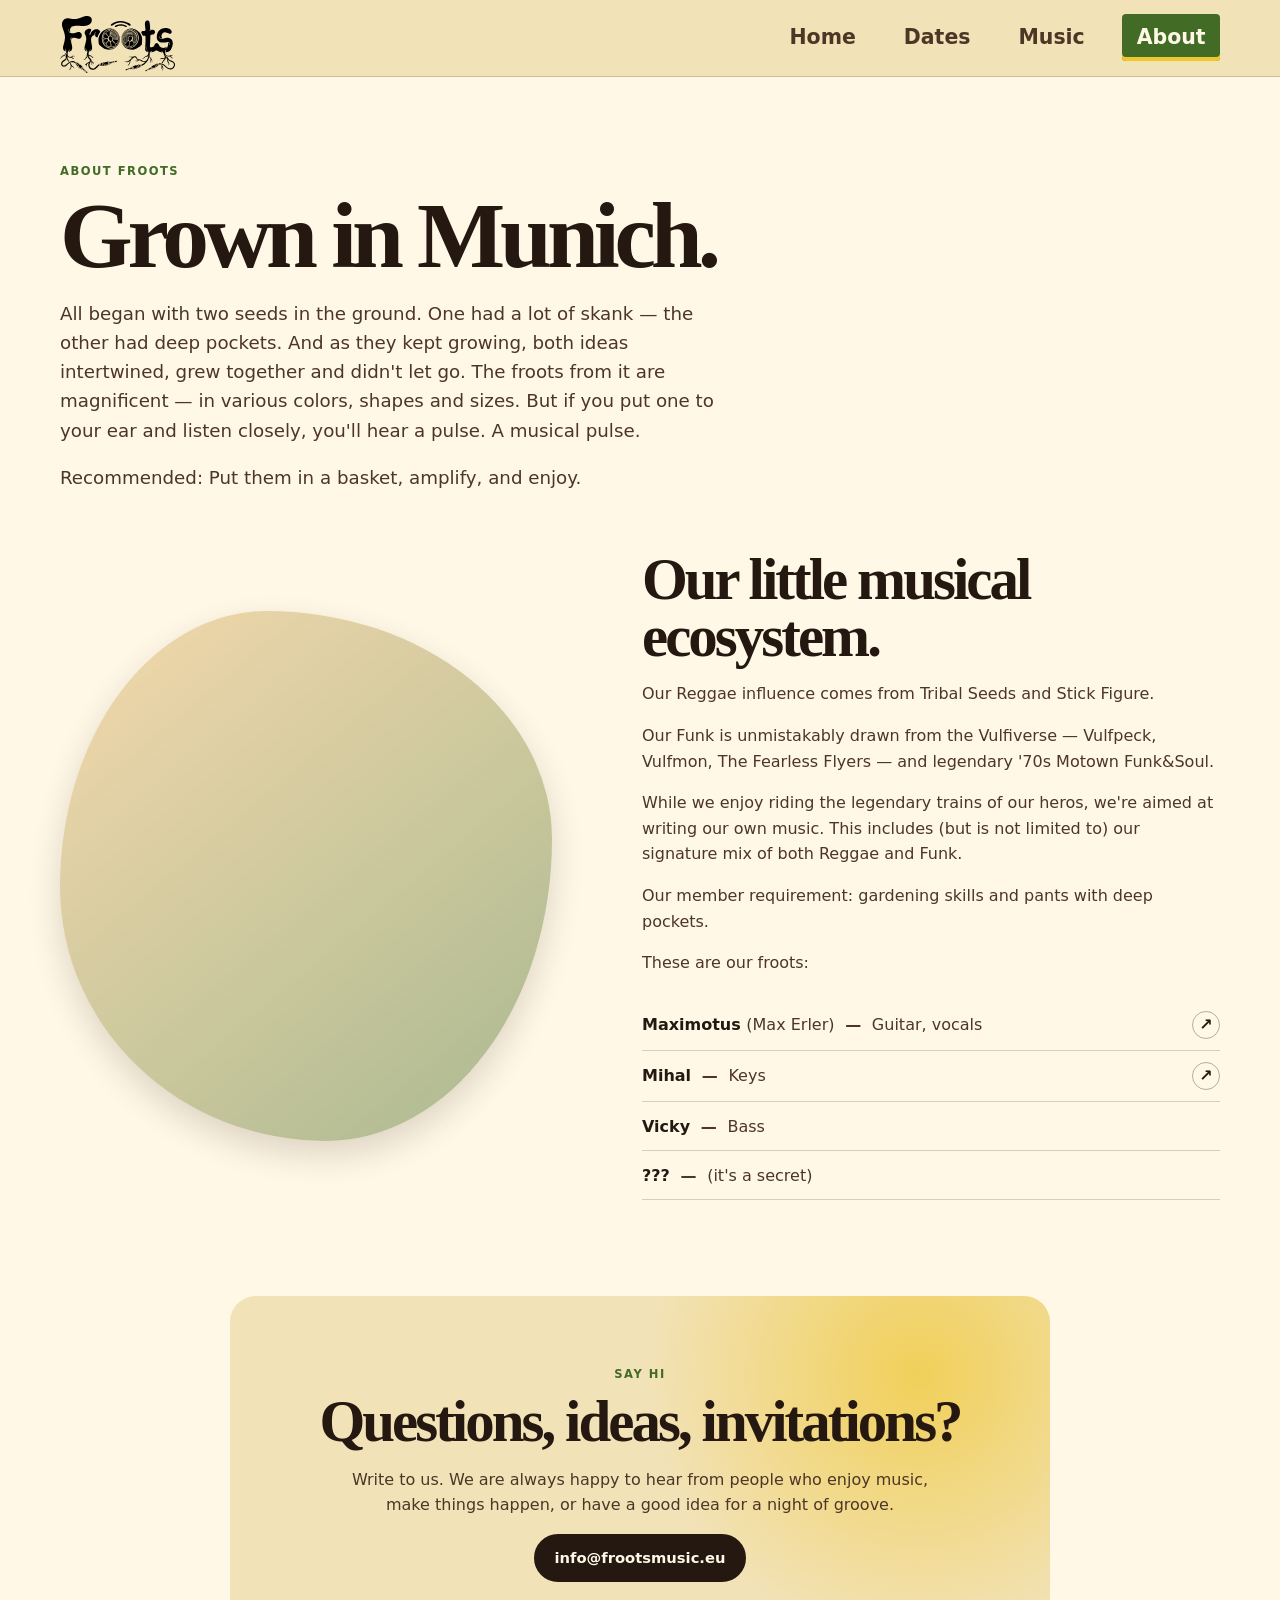
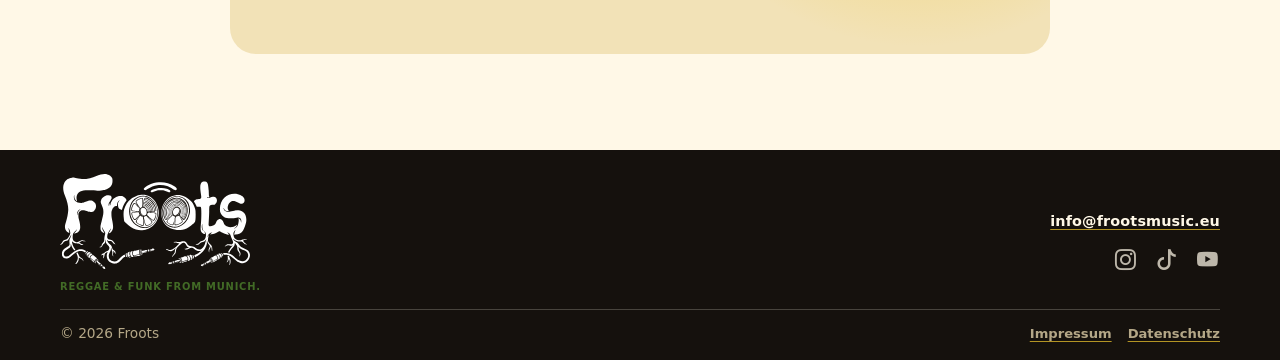
==== commit 3b205371: "Refactor site structure and enhance navigation with updated styles and event management. Remove JSON" ====
--- a/about/index.html
+++ b/about/index.html
@@ -10,15 +10,25 @@
   <meta name="description" content="About Froots: a Munich-based reggae and funk band.">
 
   <link rel="canonical" href="https://frootsmusic.eu/about/">
-  <link rel="stylesheet" href="/css/base.css">
+  <link rel="stylesheet" href="/css/base.css?v=2">
   <link rel="stylesheet" href="/css/layout.css">
   <link rel="stylesheet" href="/css/components.css">
 
-  <script src="/js/main.js" defer></script>
 </head>
 
 <body>
-  <div data-site-header></div>
+  <header class="site-header">
+    <div class="site-header__inner container">
+      <a class="brand" href="/" aria-label="Froots home"><img class="brand__logo" src="/images/logo/froots-logo-black.svg" alt="Froots"></a>
+      <button class="nav-toggle" type="button" aria-label="Open navigation" aria-expanded="false" aria-controls="primary-navigation"><span></span><span></span><span></span></button>
+      <nav id="primary-navigation" class="primary-nav" aria-label="Primary navigation"><ul>
+        <li><a href="/">Home</a></li>
+        <li><a href="/dates/">Dates</a></li>
+        <li><a href="/music/">Music</a></li>
+        <li><a href="/about/" aria-current="page">About</a></li>
+      </ul></nav>
+    </div>
+  </header>
 
   <main class="content-page">
     <div class="container">
@@ -137,7 +147,27 @@
     </div>
   </main>
 
-  <div data-site-footer></div>
+  <footer class="site-footer">
+    <div class="site-footer__inner container">
+      <div class="footer__identity">
+        <a class="footer__logo-link" href="/" aria-label="Froots home"><img class="footer__logo" src="/images/logo/froots-logo-white.svg" alt="Froots"></a>
+        <p class="brand__tagline">Reggae &amp; funk from Munich.</p>
+      </div>
+      <div class="footer__links">
+        <a class="footer__email" href="mailto:info@frootsmusic.eu">info@frootsmusic.eu</a>
+        <div class="footer__social-links" aria-label="Froots social media">
+          <a class="social-icon-link" href="https://instagram.com/" target="_blank" rel="noopener noreferrer" aria-label="Froots on Instagram" title="Instagram" data-social-placeholder="true"><i class="bi bi-instagram" aria-hidden="true"></i></a>
+          <a class="social-icon-link" href="https://tiktok.com/" target="_blank" rel="noopener noreferrer" aria-label="Froots on TikTok" title="TikTok" data-social-placeholder="true"><i class="bi bi-tiktok" aria-hidden="true"></i></a>
+          <a class="social-icon-link" href="https://youtube.com/" target="_blank" rel="noopener noreferrer" aria-label="Froots on YouTube" title="YouTube" data-social-placeholder="true"><i class="bi bi-youtube" aria-hidden="true"></i></a>
+        </div>
+      </div>
+      <div class="footer__bottom">
+        <p class="footer__copyright">© <span data-current-year>2026</span> Froots</p>
+        <nav class="footer__legal-links" aria-label="Legal links"><a href="/impressum/">Impressum</a><a href="/datenschutz/">Datenschutz</a></nav>
+      </div>
+    </div>
+  </footer>
+  <script src="/js/main.js"></script>
 </body>
 
 </html>
--- a/css/base.css
+++ b/css/base.css
@@ -28,7 +28,7 @@
 }
 
 html {
-  scroll-behavior: smooth;
+  scroll-behavior: auto;
 }
 
 body {
--- a/css/layout.css
+++ b/css/layout.css
@@ -80,7 +80,7 @@
   z-index: 30;
   top: 0;
   border-bottom: 1px solid var(--line);
-  background: rgba(255, 248, 231, 0.95);
+  background: var(--paper);
   backdrop-filter: blur(12px);
 }
 
@@ -129,10 +129,21 @@
 
 .primary-nav a {
   position: relative;
-  color: var(--ink-soft);
-  font-size: 1.21rem;
+  padding: 0.4rem 0.65rem;
+  border-radius: 4px;
+  color: var(--ink-soft);
+  font-size: 1.28rem;
   font-weight: 900;
+  text-align: center;
   text-decoration: none;
+  transition: color 160ms ease, background-color 160ms ease;
+}
+
+.primary-nav a[aria-current="page"] {
+  padding: 0.70rem 0.9rem;
+  background: var(--leaf-dark);
+  color: var(--paper-light);
+  box-shadow: inset 0 -4px 0 var(--citrus);
 }
 
 .primary-nav a::after {
@@ -140,7 +151,7 @@
   right: 0;
   bottom: -0.45rem;
   left: 0;
-  height: 2px;
+  height: 3px;
   background: var(--leaf-dark);
   content: "";
   opacity: 0;
@@ -149,10 +160,13 @@
 }
 
 .primary-nav a:hover::after,
-.primary-nav a:focus-visible::after,
-.primary-nav a[aria-current="page"]::after {
+.primary-nav a:focus-visible::after {
   opacity: 1;
   transform: scaleX(1);
+}
+
+.primary-nav a[aria-current="page"]::after {
+  display: none;
 }
 
 .nav-toggle {
@@ -485,8 +499,8 @@
     left: 0;
     display: none;
     padding: 1rem 1.25rem 1.5rem;
-    border-bottom: 1px solid var(--line);
-    background: var(--paper-light);
+    border-bottom: 1px solid var(--line-light);
+    background: var(--ink-soft);
   }
 
   .primary-nav--open {
@@ -495,7 +509,7 @@
 
   .primary-nav ul {
     flex-direction: column;
-    align-items: stretch;
+    align-items: center;
     gap: 0.3rem;
   }
 
@@ -505,7 +519,18 @@
   }
 
   .primary-nav a {
-    padding: 0.75rem 0;
+    width: fit-content;
+    min-width: 7.25rem;
+    padding: 0.65rem 0.75rem;
+    color: var(--paper-light);
+  }
+
+  .primary-nav a::after {
+    background: var(--citrus);
+  }
+
+  .primary-nav a[aria-current="page"] {
+    padding: 0.70rem 0.1rem;
   }
 
   .band-hero__inner,
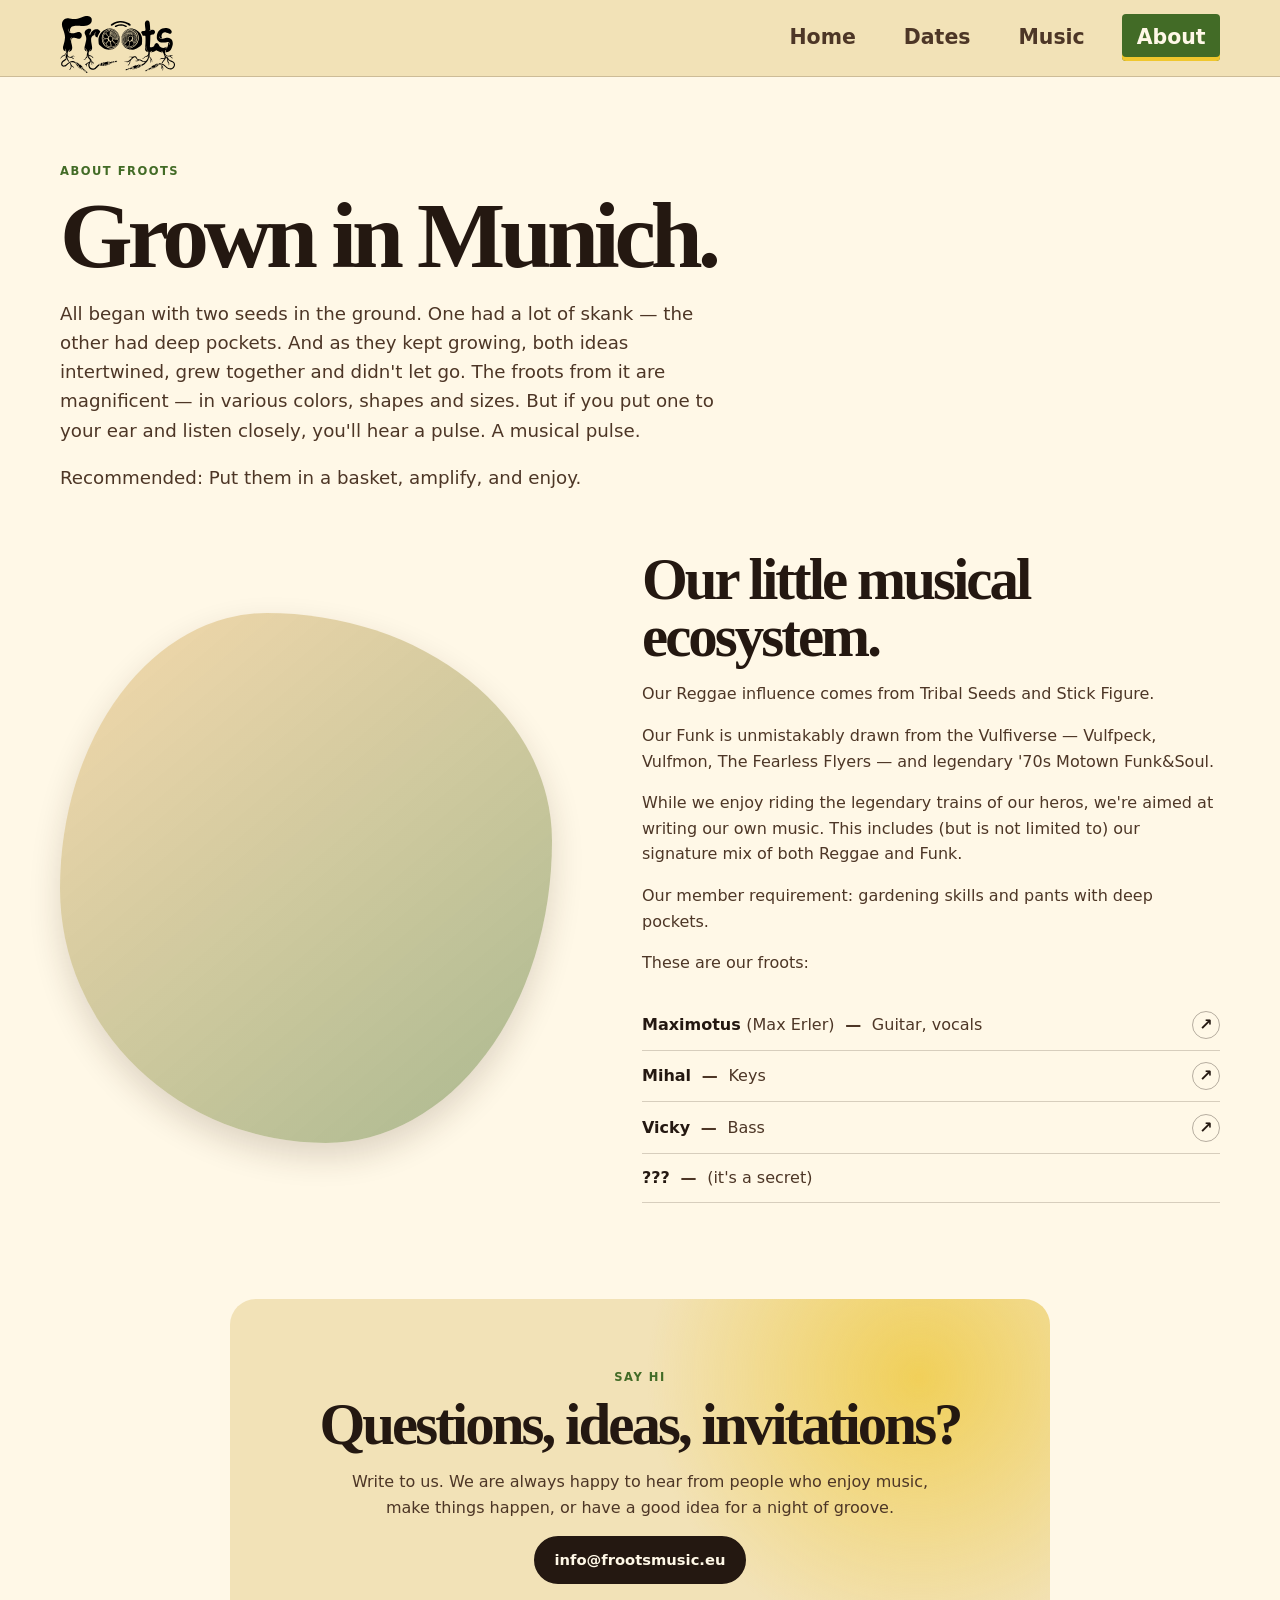
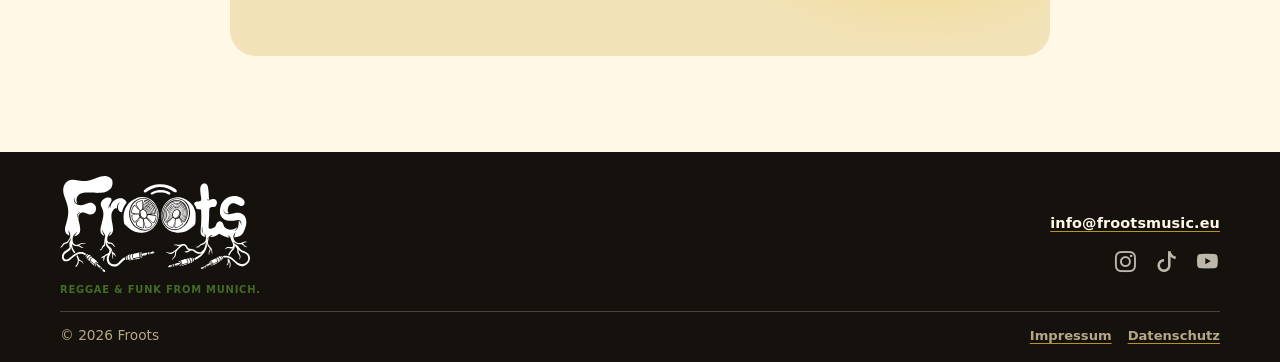
==== commit ed049cb2: "Refactor HTML structure for improved readability and consistency in the About page" ====
--- a/about/index.html
+++ b/about/index.html
@@ -19,14 +19,18 @@
 <body>
   <header class="site-header">
     <div class="site-header__inner container">
-      <a class="brand" href="/" aria-label="Froots home"><img class="brand__logo" src="/images/logo/froots-logo-black.svg" alt="Froots"></a>
-      <button class="nav-toggle" type="button" aria-label="Open navigation" aria-expanded="false" aria-controls="primary-navigation"><span></span><span></span><span></span></button>
-      <nav id="primary-navigation" class="primary-nav" aria-label="Primary navigation"><ul>
-        <li><a href="/">Home</a></li>
-        <li><a href="/dates/">Dates</a></li>
-        <li><a href="/music/">Music</a></li>
-        <li><a href="/about/" aria-current="page">About</a></li>
-      </ul></nav>
+      <a class="brand" href="/" aria-label="Froots home"><img class="brand__logo"
+          src="/images/logo/froots-logo-black.svg" alt="Froots"></a>
+      <button class="nav-toggle" type="button" aria-label="Open navigation" aria-expanded="false"
+        aria-controls="primary-navigation"><span></span><span></span><span></span></button>
+      <nav id="primary-navigation" class="primary-nav" aria-label="Primary navigation">
+        <ul>
+          <li><a href="/">Home</a></li>
+          <li><a href="/dates/">Dates</a></li>
+          <li><a href="/music/">Music</a></li>
+          <li><a href="/about/" aria-current="page">About</a></li>
+        </ul>
+      </nav>
     </div>
   </header>
 
@@ -65,13 +69,14 @@
             Our Reggae influence comes from Tribal Seeds and Stick Figure.
           </p>
           <p>
-            Our Funk is unmistakably drawn from the Vulfiverse — Vulfpeck, Vulfmon, The Fearless Flyers — and legendary '70s Motown Funk&Soul.
+            Our Funk is unmistakably drawn from the Vulfiverse — Vulfpeck, Vulfmon, The Fearless Flyers — and legendary
+            '70s Motown Funk&Soul.
           </p>
           <p>
             While we enjoy riding the legendary trains of our heros, we're aimed at writing our own music.
             This includes (but is not limited to) our signature mix of both Reggae and Funk.
           </p>
-          
+
           <p>
             <!-- Useful details might include the instruments in the band, whether
             you play originals, arrangements, covers or improvised sections,
@@ -111,12 +116,17 @@
               </a>
             </li>
 
-            <li class="member-list__row member-list__row--static">
-              <span class="member-list__text">
-                <strong>Vicky</strong>
-                <span class="member-list__separator">—</span>
-                Bass
-              </span>
+            <li>
+              <a class="member-list__row" href="https://instagram.com/victoriafoxgirl" target="_blank"
+                rel="noopener noreferrer" aria-label="Visit Vicky's website">
+                <span class="member-list__text">
+                  <strong>Vicky</strong>
+                  <span class="member-list__separator">—</span>
+                  Bass
+                </span>
+
+                <span class="member-list__arrow" aria-hidden="true">↗</span>
+              </a>
             </li>
 
             <li class="member-list__row member-list__row--static">
@@ -150,20 +160,28 @@
   <footer class="site-footer">
     <div class="site-footer__inner container">
       <div class="footer__identity">
-        <a class="footer__logo-link" href="/" aria-label="Froots home"><img class="footer__logo" src="/images/logo/froots-logo-white.svg" alt="Froots"></a>
+        <a class="footer__logo-link" href="/" aria-label="Froots home"><img class="footer__logo"
+            src="/images/logo/froots-logo-white.svg" alt="Froots"></a>
         <p class="brand__tagline">Reggae &amp; funk from Munich.</p>
       </div>
       <div class="footer__links">
         <a class="footer__email" href="mailto:info@frootsmusic.eu">info@frootsmusic.eu</a>
         <div class="footer__social-links" aria-label="Froots social media">
-          <a class="social-icon-link" href="https://instagram.com/" target="_blank" rel="noopener noreferrer" aria-label="Froots on Instagram" title="Instagram" data-social-placeholder="true"><i class="bi bi-instagram" aria-hidden="true"></i></a>
-          <a class="social-icon-link" href="https://tiktok.com/" target="_blank" rel="noopener noreferrer" aria-label="Froots on TikTok" title="TikTok" data-social-placeholder="true"><i class="bi bi-tiktok" aria-hidden="true"></i></a>
-          <a class="social-icon-link" href="https://youtube.com/" target="_blank" rel="noopener noreferrer" aria-label="Froots on YouTube" title="YouTube" data-social-placeholder="true"><i class="bi bi-youtube" aria-hidden="true"></i></a>
+          <a class="social-icon-link" href="https://instagram.com/" target="_blank" rel="noopener noreferrer"
+            aria-label="Froots on Instagram" title="Instagram" data-social-placeholder="true"><i class="bi bi-instagram"
+              aria-hidden="true"></i></a>
+          <a class="social-icon-link" href="https://tiktok.com/" target="_blank" rel="noopener noreferrer"
+            aria-label="Froots on TikTok" title="TikTok" data-social-placeholder="true"><i class="bi bi-tiktok"
+              aria-hidden="true"></i></a>
+          <a class="social-icon-link" href="https://youtube.com/" target="_blank" rel="noopener noreferrer"
+            aria-label="Froots on YouTube" title="YouTube" data-social-placeholder="true"><i class="bi bi-youtube"
+              aria-hidden="true"></i></a>
         </div>
       </div>
       <div class="footer__bottom">
         <p class="footer__copyright">© <span data-current-year>2026</span> Froots</p>
-        <nav class="footer__legal-links" aria-label="Legal links"><a href="/impressum/">Impressum</a><a href="/datenschutz/">Datenschutz</a></nav>
+        <nav class="footer__legal-links" aria-label="Legal links"><a href="/impressum/">Impressum</a><a
+            href="/datenschutz/">Datenschutz</a></nav>
       </div>
     </div>
   </footer>
--- a/css/layout.css
+++ b/css/layout.css
@@ -526,6 +526,7 @@
   }
 
   .primary-nav a::after {
+    bottom: 0.15rem;
     background: var(--citrus);
   }
 
--- a/css/components.css
+++ b/css/components.css
@@ -404,6 +404,10 @@
   justify-content: space-between;
 }
 
+.event-card__heading > div {
+  min-width: 0;
+}
+
 .event-card__full-date {
   margin: 0 0 0.3rem;
   color: var(--leaf-dark);
@@ -419,6 +423,7 @@
   font-size: clamp(1.6rem, 3vw, 2.3rem);
   line-height: 1.05;
   letter-spacing: -0.035em;
+  overflow-wrap: anywhere;
 }
 
 .event-card__venue {
